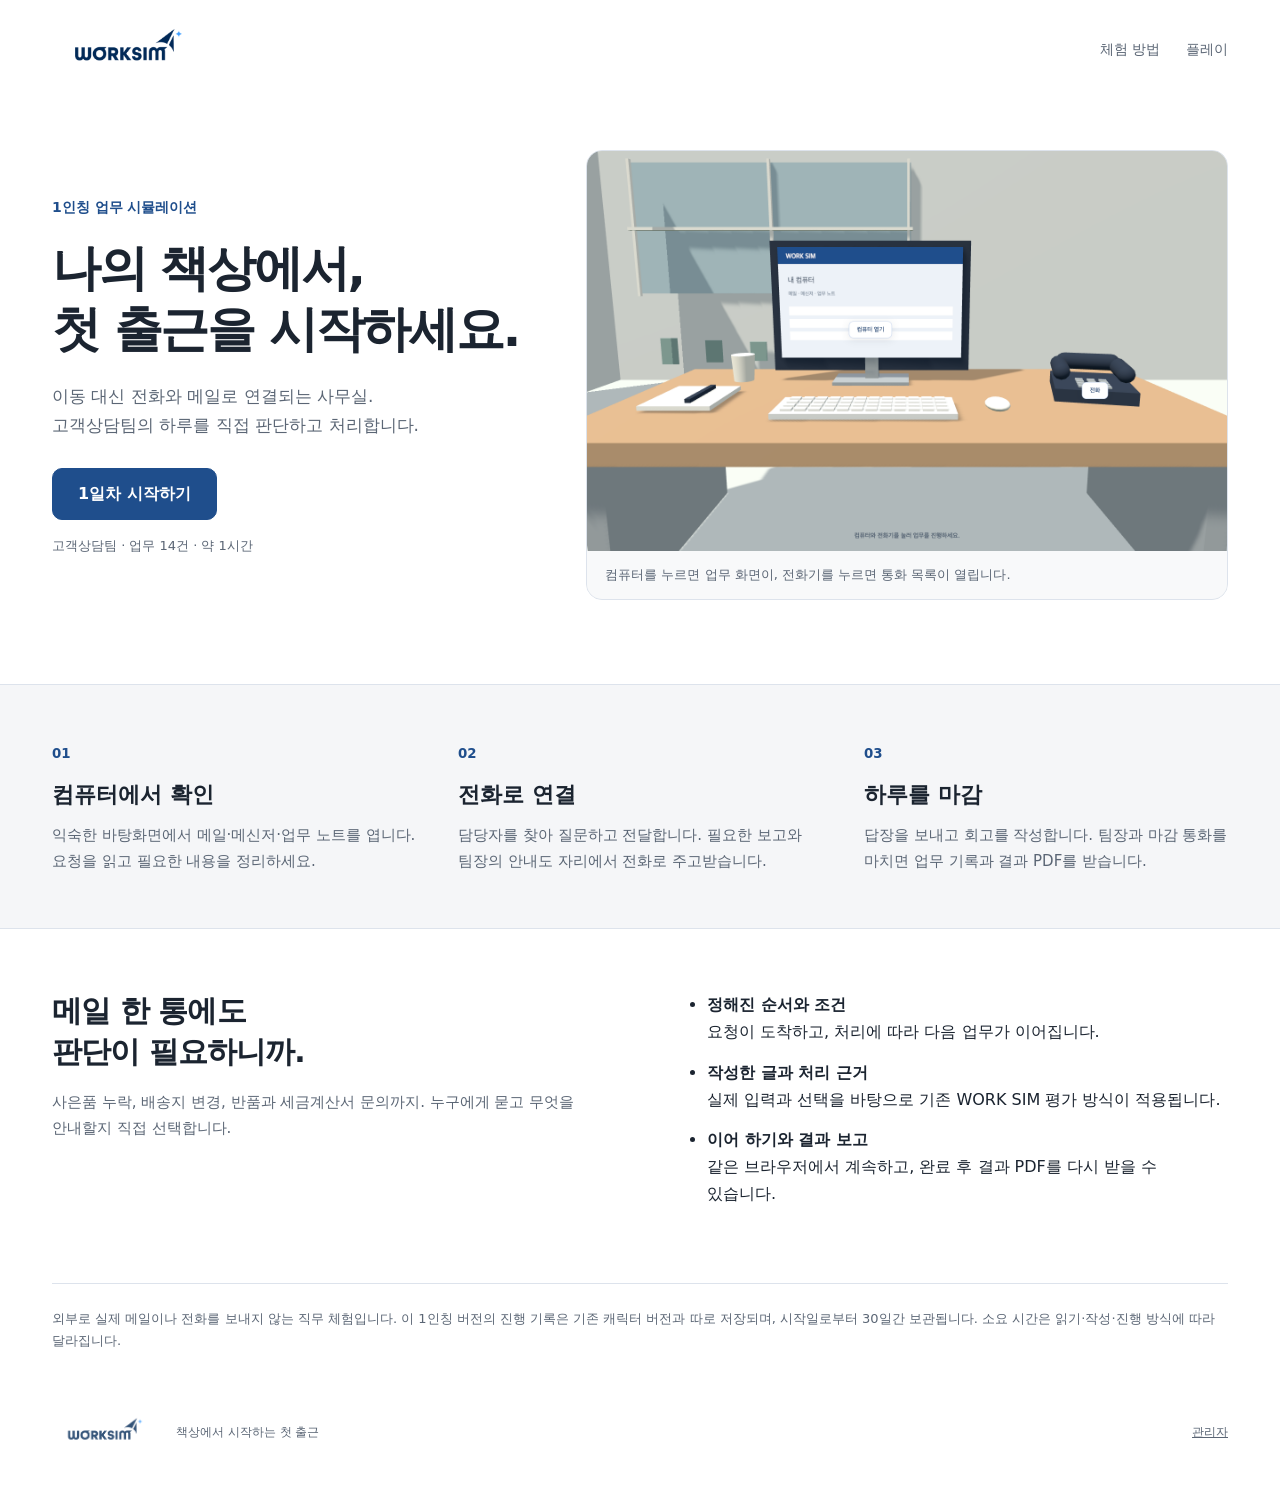
==== home.html @ cd7d79b6 "Launch independent WORK SIM first-person desk game and protected admin entry" ====
<!doctype html><html lang="ko"><head><meta charset="utf-8"><meta name="viewport" content="width=device-width,initial-scale=1"><meta name="description" content="WORK SIM. 내 책상에서 전화와 메일로 진행하는 1인칭 고객상담팀 첫 출근. 업무 판단부터 회고와 결과 보고까지 직접 경험하세요."><title>WORK SIM · 책상에서 시작하는 첫 출근</title><link rel="icon" href="assets/brand/worksim-logo-45436337f281.png"><style>
:root{--ink:#1b2430;--mute:#5b6675;--acc:#1f4e8c;--line:#dde3ec;--page:#f5f6f8}*{box-sizing:border-box}html{scroll-behavior:smooth}body{margin:0;background:#fff;color:var(--ink);font:16px/1.7 -apple-system,system-ui,"Apple SD Gothic Neo",sans-serif;word-break:keep-all}a{color:inherit}header{max-width:1240px;margin:auto;min-height:88px;padding:20px 32px;display:flex;align-items:center;gap:30px}header img{width:144px;display:block}nav{margin-left:auto;display:flex;gap:26px;font-size:14px}nav a{text-decoration:none;color:var(--mute)}.hero{max-width:1240px;margin:22px auto 84px;padding:28px 32px 0;display:grid;grid-template-columns:.85fr 1.15fr;align-items:center;gap:60px}.hero .tag{color:var(--acc);font-size:14px;font-weight:700}.hero h1{font-size:clamp(34px,3.8vw,51px);line-height:1.25;letter-spacing:-.045em;margin:18px 0 22px}.hero p{color:var(--mute);font-size:17px;margin:0 0 28px;max-width:31em}.cta{display:inline-flex;align-items:center;justify-content:center;min-height:52px;padding:10px 25px;color:#fff;background:var(--acc);text-decoration:none;font-weight:700;border:1px solid var(--acc);border-radius:10px;white-space:nowrap}.cta:hover{background:#143766}.cta:focus-visible,a:focus-visible{outline:3px solid var(--acc);outline-offset:5px}.meta{color:var(--mute);font-size:13px;margin-top:15px}.visual{margin:0;background:#eef1f2;border-radius:16px;overflow:hidden;border:1px solid var(--line)}.visual img{display:block;width:100%;height:auto;aspect-ratio:1.6;object-fit:cover}.visual figcaption{padding:13px 18px;font-size:13px;background:#f8f9fa;color:var(--mute)}.band{background:var(--page);border-top:1px solid var(--line);border-bottom:1px solid var(--line)}section .inner{max-width:1176px;margin:auto;padding:54px 0}.steps{display:grid;grid-template-columns:repeat(3,1fr);gap:42px}.step small{font-variant-numeric:tabular-nums;color:var(--acc);font-weight:700}.step h2{font-size:22px;margin:10px 0}.step p{margin:0;color:var(--mute);font-size:15px}.work{max-width:1176px;margin:auto;display:grid;grid-template-columns:1fr 1fr;gap:90px;padding:62px 0}.work h2{font-size:30px;line-height:1.35;letter-spacing:-.03em;margin:0 0 18px}.work p{color:var(--mute);margin:0;font-size:15px}.work ul{margin:0;padding-left:22px}.work li{margin-bottom:13px}.work strong{font-weight:650}.note{max-width:1176px;margin:auto;padding:24px 0 36px;color:var(--mute);font-size:13px;border-top:1px solid var(--line)}footer{max-width:1240px;margin:auto;padding:24px 32px 36px;display:flex;gap:24px;align-items:center;color:var(--mute);font-size:12px}footer a{margin-left:auto}footer img{width:100px;opacity:.8}@media(max-width:1000px){section .inner,.work,.note{margin-left:32px;margin-right:32px}.hero{gap:30px}.hero h1{font-size:39px}.work{gap:40px}}@media(max-width:720px){header{min-height:74px;padding:20px 22px}header img{width:124px}nav{gap:18px;font-size:13px}.hero{grid-template-columns:1fr;margin:0 auto 44px;padding:20px 22px;gap:30px}.hero h1{font-size:38px}.hero p{font-size:16px}.visual img{aspect-ratio:1.4}.steps,.work{grid-template-columns:1fr;gap:28px}.band .inner{padding:35px 0}.work{padding:40px 0}.work h2{font-size:26px}section .inner,.work,.note{margin-left:22px;margin-right:22px}footer{padding:24px 22px;gap:14px;flex-wrap:wrap}}@media(prefers-reduced-motion:reduce){html{scroll-behavior:auto}}
</style></head><body><header><a href="./" aria-label="WORK SIM 소개"><img src="assets/brand/worksim-logo-45436337f281.png" alt="WORK SIM"></a><nav aria-label="소개 페이지 메뉴"><a href="#how">체험 방법</a><a href="play.html">플레이</a></nav></header>
<main><div class="hero"><div><span class="tag">1인칭 업무 시뮬레이션</span><h1>나의 책상에서,<br>첫 출근을 시작하세요.</h1><p>이동 대신 전화와 메일로 연결되는 사무실.<br>고객상담팀의 하루를 직접 판단하고 처리합니다.</p><a class="cta" id="start-play" href="play.html">1일차 시작하기</a><div class="meta">고객상담팀 · 업무 14건 · 약 1시간</div></div><figure class="visual"><img src="assets/desk-preview.png" alt="컴퓨터와 전화가 놓인 WORK SIM의 1인칭 책상 화면" width="1000" height="800"><figcaption>컴퓨터를 누르면 업무 화면이, 전화기를 누르면 통화 목록이 열립니다.</figcaption></figure></div>
<section class="band" id="how" aria-label="체험 방법"><div class="inner steps"><article class="step"><small>01</small><h2>컴퓨터에서 확인</h2><p>익숙한 바탕화면에서 메일·메신저·업무 노트를 엽니다. 요청을 읽고 필요한 내용을 정리하세요.</p></article><article class="step"><small>02</small><h2>전화로 연결</h2><p>담당자를 찾아 질문하고 전달합니다. 필요한 보고와 팀장의 안내도 자리에서 전화로 주고받습니다.</p></article><article class="step"><small>03</small><h2>하루를 마감</h2><p>답장을 보내고 회고를 작성합니다. 팀장과 마감 통화를 마치면 업무 기록과 결과 PDF를 받습니다.</p></article></div></section>
<section class="work" aria-labelledby="work-title"><div><h2 id="work-title">메일 한 통에도<br>판단이 필요하니까.</h2><p>사은품 누락, 배송지 변경, 반품과 세금계산서 문의까지. 누구에게 묻고 무엇을 안내할지 직접 선택합니다.</p></div><ul><li><strong>정해진 순서와 조건</strong><br>요청이 도착하고, 처리에 따라 다음 업무가 이어집니다.</li><li><strong>작성한 글과 처리 근거</strong><br>실제 입력과 선택을 바탕으로 기존 WORK SIM 평가 방식이 적용됩니다.</li><li><strong>이어 하기와 결과 보고</strong><br>같은 브라우저에서 계속하고, 완료 후 결과 PDF를 다시 받을 수 있습니다.</li></ul></section>
<div class="note">외부로 실제 메일이나 전화를 보내지 않는 직무 체험입니다. 이 1인칭 버전의 진행 기록은 기존 캐릭터 버전과 따로 저장되며, 시작일로부터 30일간 보관됩니다. 소요 시간은 읽기·작성·진행 방식에 따라 달라집니다.</div></main>
<footer><img src="assets/brand/worksim-logo-45436337f281.png" alt="WORK SIM"><span>책상에서 시작하는 첫 출근</span><a href="admin.html">관리자</a></footer></body></html>
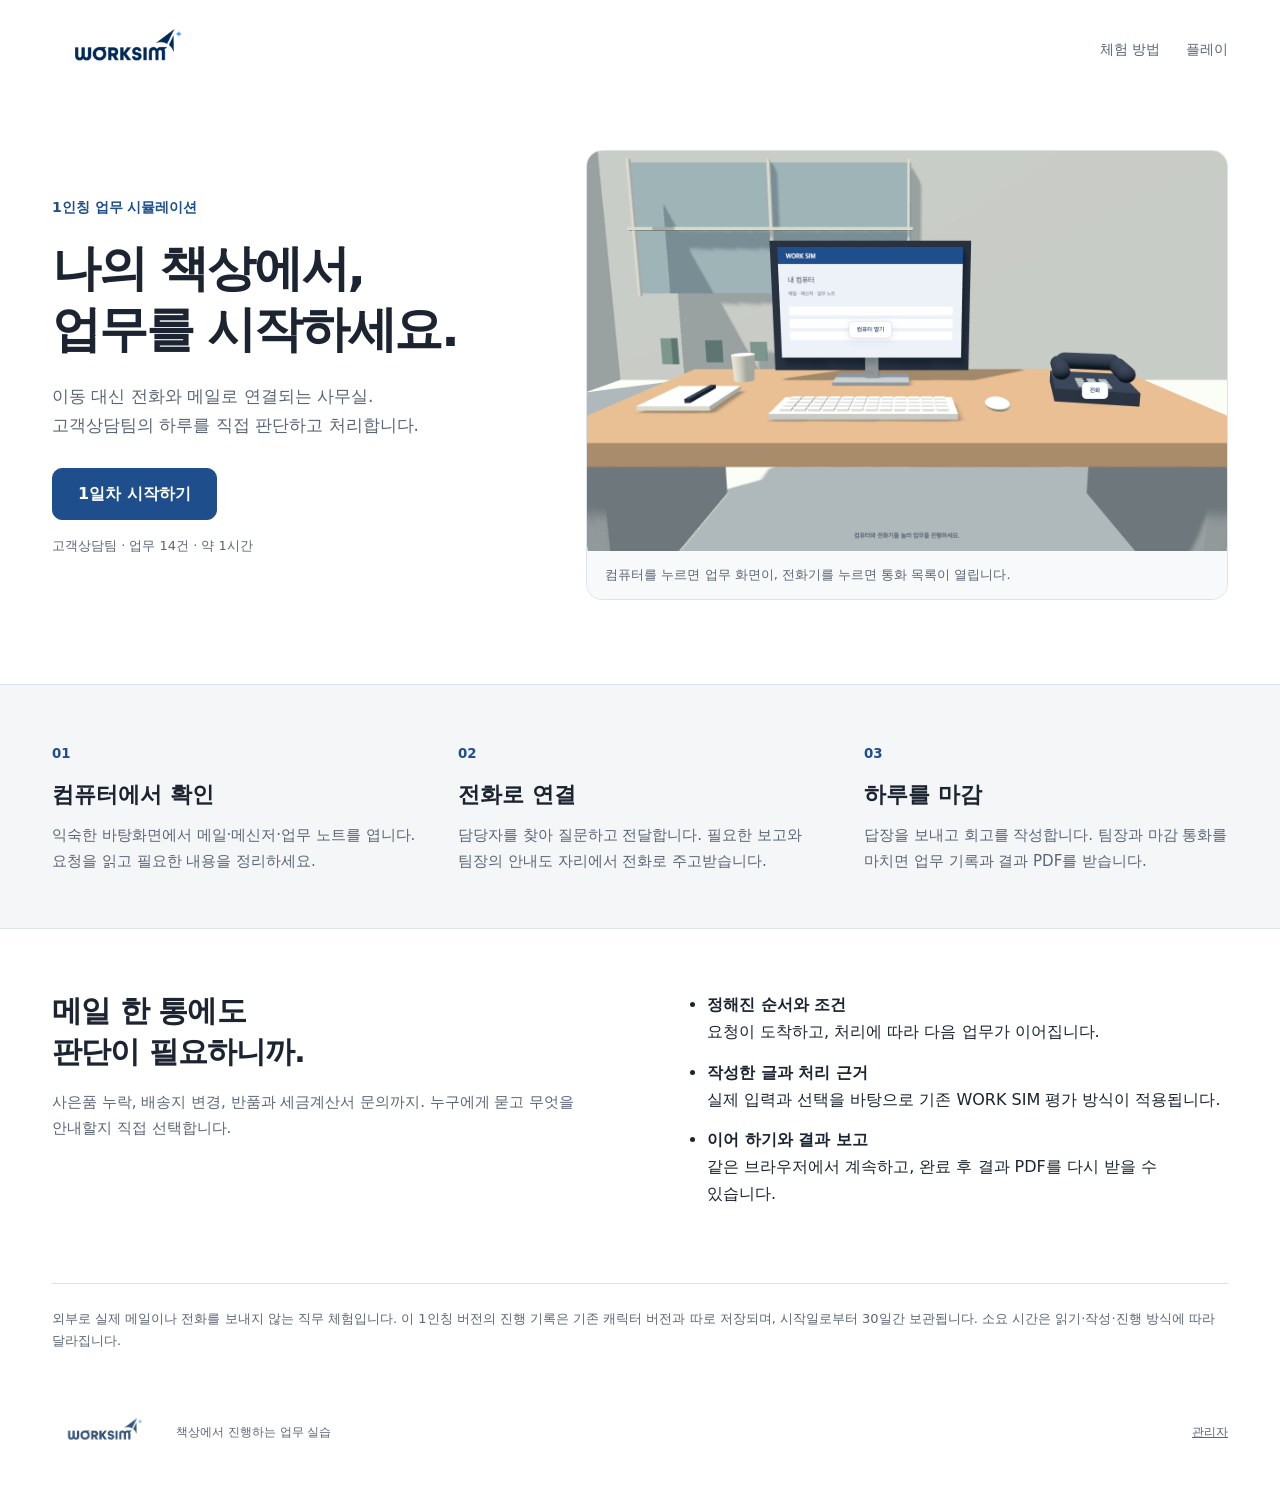
==== commit ec6267d0: "Fix draft recovery, portrait desk controls, storage isolation and day1 wording" ====
--- a/home.html
+++ b/home.html
@@ -1,8 +1,8 @@
-<!doctype html><html lang="ko"><head><meta charset="utf-8"><meta name="viewport" content="width=device-width,initial-scale=1"><meta name="description" content="WORK SIM. 내 책상에서 전화와 메일로 진행하는 1인칭 고객상담팀 첫 출근. 업무 판단부터 회고와 결과 보고까지 직접 경험하세요."><title>WORK SIM · 책상에서 시작하는 첫 출근</title><link rel="icon" href="assets/brand/worksim-logo-45436337f281.png"><style>
+<!doctype html><html lang="ko"><head><meta charset="utf-8"><meta name="viewport" content="width=device-width,initial-scale=1"><meta name="description" content="WORK SIM. 내 책상에서 전화와 메일로 진행하는 1인칭 고객상담 업무 실습. 업무 판단부터 회고와 결과 보고까지 직접 경험하세요."><title>WORK SIM · 책상에서 진행하는 업무 실습</title><link rel="icon" href="assets/brand/worksim-logo-45436337f281.png"><style>
 :root{--ink:#1b2430;--mute:#5b6675;--acc:#1f4e8c;--line:#dde3ec;--page:#f5f6f8}*{box-sizing:border-box}html{scroll-behavior:smooth}body{margin:0;background:#fff;color:var(--ink);font:16px/1.7 -apple-system,system-ui,"Apple SD Gothic Neo",sans-serif;word-break:keep-all}a{color:inherit}header{max-width:1240px;margin:auto;min-height:88px;padding:20px 32px;display:flex;align-items:center;gap:30px}header img{width:144px;display:block}nav{margin-left:auto;display:flex;gap:26px;font-size:14px}nav a{text-decoration:none;color:var(--mute)}.hero{max-width:1240px;margin:22px auto 84px;padding:28px 32px 0;display:grid;grid-template-columns:.85fr 1.15fr;align-items:center;gap:60px}.hero .tag{color:var(--acc);font-size:14px;font-weight:700}.hero h1{font-size:clamp(34px,3.8vw,51px);line-height:1.25;letter-spacing:-.045em;margin:18px 0 22px}.hero p{color:var(--mute);font-size:17px;margin:0 0 28px;max-width:31em}.cta{display:inline-flex;align-items:center;justify-content:center;min-height:52px;padding:10px 25px;color:#fff;background:var(--acc);text-decoration:none;font-weight:700;border:1px solid var(--acc);border-radius:10px;white-space:nowrap}.cta:hover{background:#143766}.cta:focus-visible,a:focus-visible{outline:3px solid var(--acc);outline-offset:5px}.meta{color:var(--mute);font-size:13px;margin-top:15px}.visual{margin:0;background:#eef1f2;border-radius:16px;overflow:hidden;border:1px solid var(--line)}.visual img{display:block;width:100%;height:auto;aspect-ratio:1.6;object-fit:cover}.visual figcaption{padding:13px 18px;font-size:13px;background:#f8f9fa;color:var(--mute)}.band{background:var(--page);border-top:1px solid var(--line);border-bottom:1px solid var(--line)}section .inner{max-width:1176px;margin:auto;padding:54px 0}.steps{display:grid;grid-template-columns:repeat(3,1fr);gap:42px}.step small{font-variant-numeric:tabular-nums;color:var(--acc);font-weight:700}.step h2{font-size:22px;margin:10px 0}.step p{margin:0;color:var(--mute);font-size:15px}.work{max-width:1176px;margin:auto;display:grid;grid-template-columns:1fr 1fr;gap:90px;padding:62px 0}.work h2{font-size:30px;line-height:1.35;letter-spacing:-.03em;margin:0 0 18px}.work p{color:var(--mute);margin:0;font-size:15px}.work ul{margin:0;padding-left:22px}.work li{margin-bottom:13px}.work strong{font-weight:650}.note{max-width:1176px;margin:auto;padding:24px 0 36px;color:var(--mute);font-size:13px;border-top:1px solid var(--line)}footer{max-width:1240px;margin:auto;padding:24px 32px 36px;display:flex;gap:24px;align-items:center;color:var(--mute);font-size:12px}footer a{margin-left:auto}footer img{width:100px;opacity:.8}@media(max-width:1000px){section .inner,.work,.note{margin-left:32px;margin-right:32px}.hero{gap:30px}.hero h1{font-size:39px}.work{gap:40px}}@media(max-width:720px){header{min-height:74px;padding:20px 22px}header img{width:124px}nav{gap:18px;font-size:13px}.hero{grid-template-columns:1fr;margin:0 auto 44px;padding:20px 22px;gap:30px}.hero h1{font-size:38px}.hero p{font-size:16px}.visual img{aspect-ratio:1.4}.steps,.work{grid-template-columns:1fr;gap:28px}.band .inner{padding:35px 0}.work{padding:40px 0}.work h2{font-size:26px}section .inner,.work,.note{margin-left:22px;margin-right:22px}footer{padding:24px 22px;gap:14px;flex-wrap:wrap}}@media(prefers-reduced-motion:reduce){html{scroll-behavior:auto}}
 </style></head><body><header><a href="./" aria-label="WORK SIM 소개"><img src="assets/brand/worksim-logo-45436337f281.png" alt="WORK SIM"></a><nav aria-label="소개 페이지 메뉴"><a href="#how">체험 방법</a><a href="play.html">플레이</a></nav></header>
-<main><div class="hero"><div><span class="tag">1인칭 업무 시뮬레이션</span><h1>나의 책상에서,<br>첫 출근을 시작하세요.</h1><p>이동 대신 전화와 메일로 연결되는 사무실.<br>고객상담팀의 하루를 직접 판단하고 처리합니다.</p><a class="cta" id="start-play" href="play.html">1일차 시작하기</a><div class="meta">고객상담팀 · 업무 14건 · 약 1시간</div></div><figure class="visual"><img src="assets/desk-preview.png" alt="컴퓨터와 전화가 놓인 WORK SIM의 1인칭 책상 화면" width="1000" height="800"><figcaption>컴퓨터를 누르면 업무 화면이, 전화기를 누르면 통화 목록이 열립니다.</figcaption></figure></div>
+<main><div class="hero"><div><span class="tag">1인칭 업무 시뮬레이션</span><h1>나의 책상에서,<br>업무를 시작하세요.</h1><p>이동 대신 전화와 메일로 연결되는 사무실.<br>고객상담팀의 하루를 직접 판단하고 처리합니다.</p><a class="cta" id="start-play" href="play.html">1일차 시작하기</a><div class="meta">고객상담팀 · 업무 14건 · 약 1시간</div></div><figure class="visual"><img src="assets/desk-preview.png" alt="컴퓨터와 전화가 놓인 WORK SIM의 1인칭 책상 화면" width="1000" height="800"><figcaption>컴퓨터를 누르면 업무 화면이, 전화기를 누르면 통화 목록이 열립니다.</figcaption></figure></div>
 <section class="band" id="how" aria-label="체험 방법"><div class="inner steps"><article class="step"><small>01</small><h2>컴퓨터에서 확인</h2><p>익숙한 바탕화면에서 메일·메신저·업무 노트를 엽니다. 요청을 읽고 필요한 내용을 정리하세요.</p></article><article class="step"><small>02</small><h2>전화로 연결</h2><p>담당자를 찾아 질문하고 전달합니다. 필요한 보고와 팀장의 안내도 자리에서 전화로 주고받습니다.</p></article><article class="step"><small>03</small><h2>하루를 마감</h2><p>답장을 보내고 회고를 작성합니다. 팀장과 마감 통화를 마치면 업무 기록과 결과 PDF를 받습니다.</p></article></div></section>
 <section class="work" aria-labelledby="work-title"><div><h2 id="work-title">메일 한 통에도<br>판단이 필요하니까.</h2><p>사은품 누락, 배송지 변경, 반품과 세금계산서 문의까지. 누구에게 묻고 무엇을 안내할지 직접 선택합니다.</p></div><ul><li><strong>정해진 순서와 조건</strong><br>요청이 도착하고, 처리에 따라 다음 업무가 이어집니다.</li><li><strong>작성한 글과 처리 근거</strong><br>실제 입력과 선택을 바탕으로 기존 WORK SIM 평가 방식이 적용됩니다.</li><li><strong>이어 하기와 결과 보고</strong><br>같은 브라우저에서 계속하고, 완료 후 결과 PDF를 다시 받을 수 있습니다.</li></ul></section>
 <div class="note">외부로 실제 메일이나 전화를 보내지 않는 직무 체험입니다. 이 1인칭 버전의 진행 기록은 기존 캐릭터 버전과 따로 저장되며, 시작일로부터 30일간 보관됩니다. 소요 시간은 읽기·작성·진행 방식에 따라 달라집니다.</div></main>
-<footer><img src="assets/brand/worksim-logo-45436337f281.png" alt="WORK SIM"><span>책상에서 시작하는 첫 출근</span><a href="admin.html">관리자</a></footer></body></html>
+<footer><img src="assets/brand/worksim-logo-45436337f281.png" alt="WORK SIM"><span>책상에서 진행하는 업무 실습</span><a href="admin.html">관리자</a></footer></body></html>
